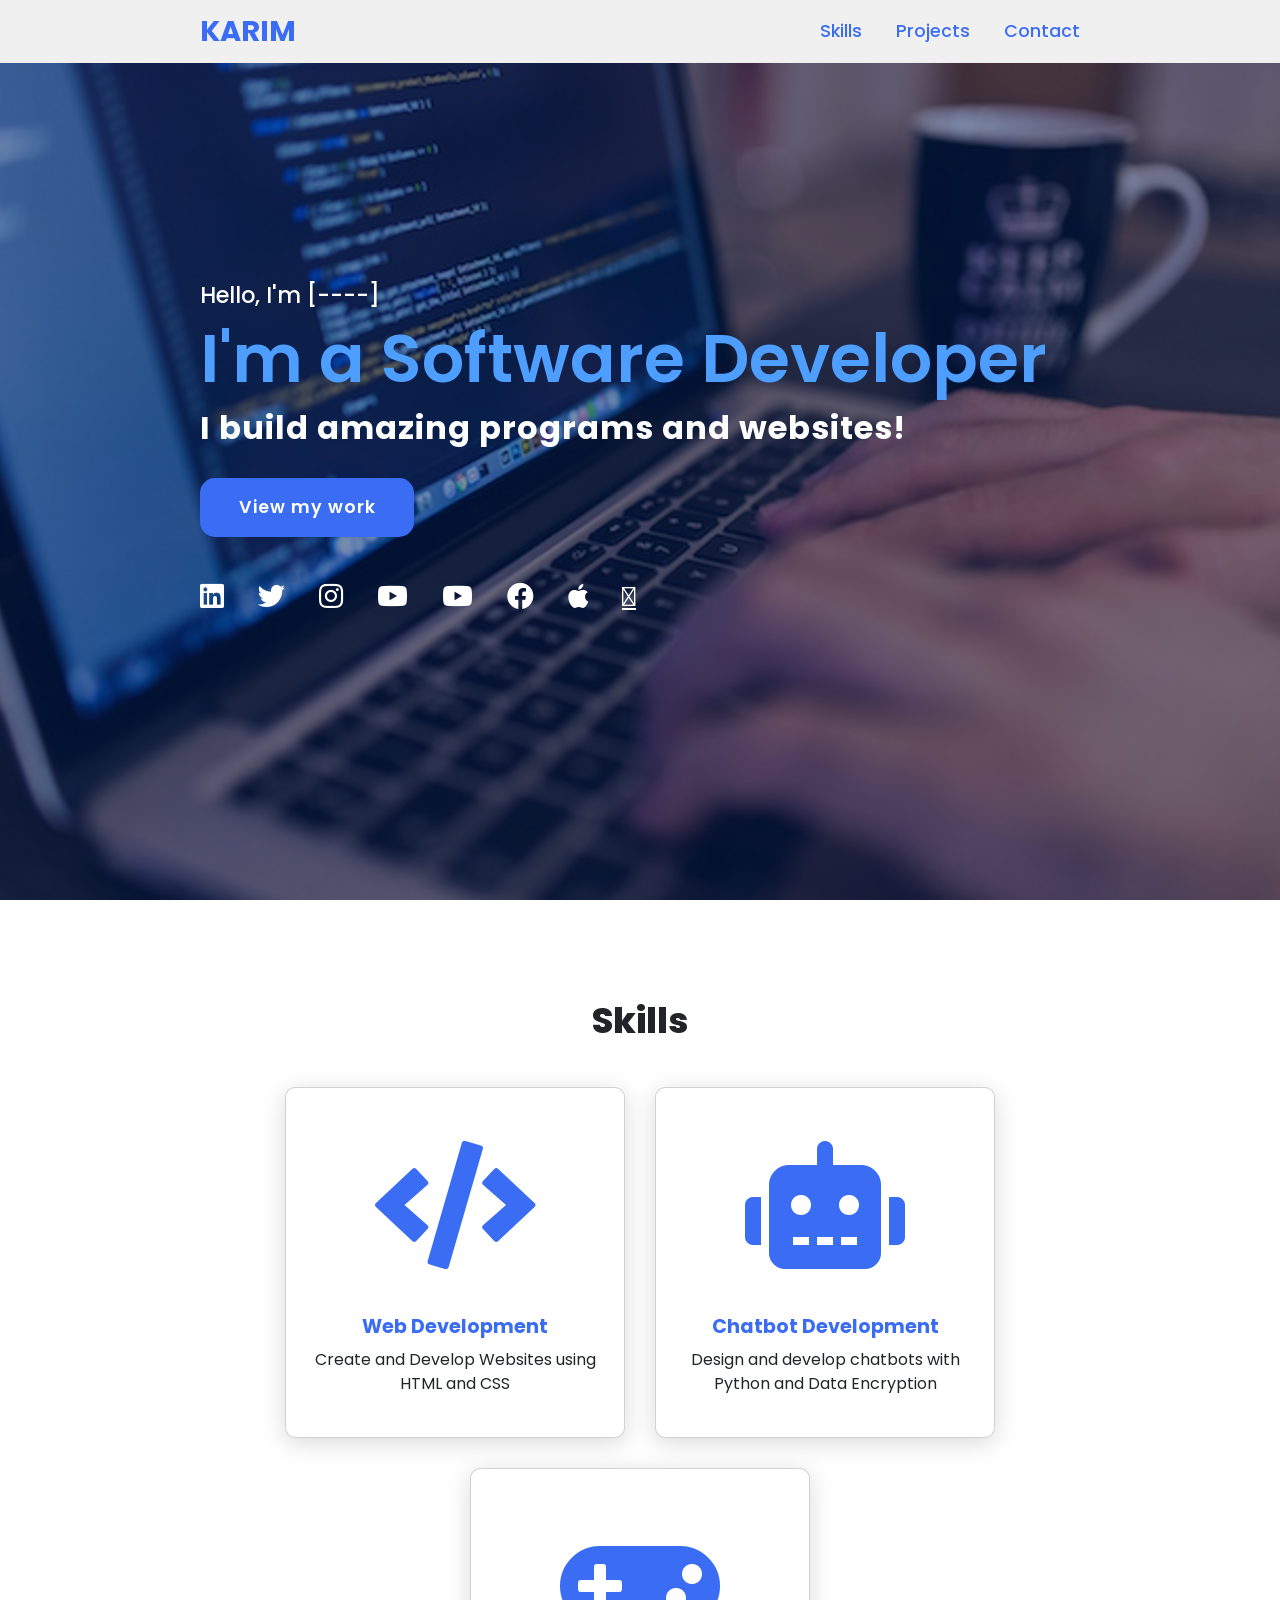
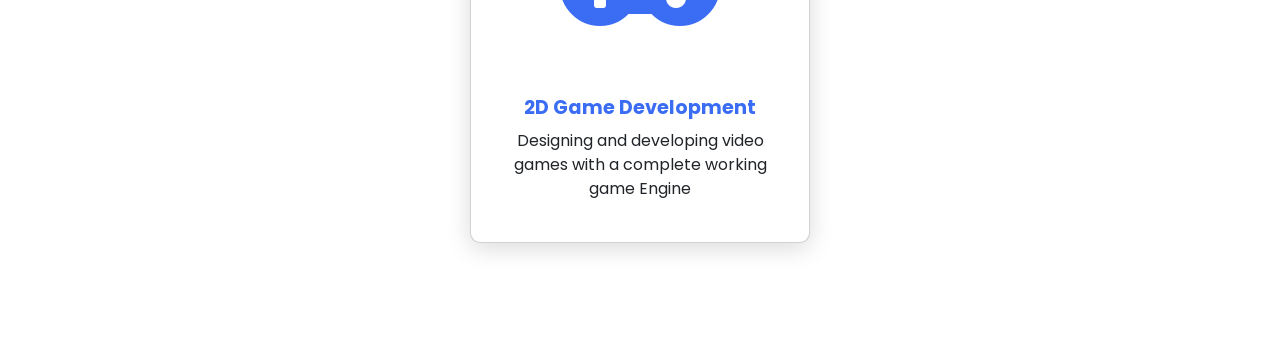
==== index.html @ 69070288 "V1" ====
<!doctype html>
<html lang="en">
  <head>
    <meta charset="UTF-8" />
    <meta http-equiv="X-UA-Compatible" content="IE=edge" />
    <meta name="viewport" content="width=device-width, initial-scale=1.0" />
    <link
      rel="stylesheet"
      href="https://cdnjs.cloudflare.com/ajax/libs/font-awesome/5.15.4/css/all.min.css"
    />

    <link
      href="https://cdn.jsdelivr.net/npm/bootstrap@5.3.8/dist/css/bootstrap.min.css"
      rel="stylesheet"
      integrity="sha384-sRIl4kxILFvY47J16cr9ZwB07vP4J8+LH7qKQnuqkuIAvNWLzeN8tE5YBujZqJLB"
      crossorigin="anonymous"
    />

    <link rel="stylesheet" href="style.css" />
    <title>My Portfolio</title>
  </head>

  <body>
    <header>
      <a href="#" class="logo">Karim </a>
      <nav class="navigation">
        <a href="#skills">Skills</a>
        <a href="#projects">Projects</a>
        <a href="#contact">Contact</a>
      </nav>
    </header>

    <section class="main">
      <div>
        <h2>Hello, I'm [----]<br /><span>I'm a Software Developer</span></h2>
        <h3>I build amazing programs and websites!</h3>
        <a href="#projects" class="main-btn">View my work</a>
        <div class="social-icons">
          <a href="#"><i class="fab fa-linkedin"></i></a>
          <a href="#"><i class="fab fa-twitter"></i></a>
          <a href="#"><i class="fab fa-instagram"></i></a>
          <a href="#"><i class="fab fa-youtube"></i></a>
          <a href="#"><i class="fab fa-youtube"></i></a>
          <a href="#"><i class="fab fa-facebook"></i></a>
          <a href="#"><i class="fab fa-apple"></i></a>
          <a href="#"><i class="fa-brands fa-youtube"></i></a>
        </div>
      </div>
    </section>

    <section class="cards" id="skills">
      <h2 class="title">Skills</h2>
      <div class="content">
        <div class="card">
          <div class="icon">
            <i class="fas fa-code"></i>
          </div>
          <div class="info">
            <h3>Web Development</h3>
            <p>Create and Develop Websites using HTML and CSS</p>
          </div>
        </div>
        <div class="card">
          <div class="icon">
            <i class="fas fa-robot"></i>
          </div>
          <div class="info">
            <h3>Chatbot Development</h3>
            <p>Design and develop chatbots with Python and Data Encryption</p>
          </div>
        </div>
        <div class="card">
          <div class="icon">
            <i class="fas fa-gamepad"></i>
          </div>
          <div class="info">
            <h3>2D Game Development</h3>
            <p>
              Designing and developing video games with a complete working game
              Engine
            </p>
          </div>
        </div>
      </div>
    </section>
  </body>
</html>
---- style.css ----
/* A pre-set font from google APIs  */
@import url("https://fonts.googleapis.com/css2?family=Poppins:ital,wght@0,100;0,200;0,300;0,400;0,500;0,600;0,700;0,800;0,900;1,100;1,200;1,300;1,400;1,500;1,600;1,700;1,800;1,900&display=swap");

:root {
  --main-color: #3a6cf4;
  --white-color: #fff;
  --hovering-color: #601cfc;
  --large-font-size: 1.8rem;
}

* {
  font-family: "Poppins", sans-serif;
  margin: 0;
  padding: 0;
  box-sizing: border-box;
  scroll-behavior: smooth;
}

header {
  background-color: #f0f0f0;
  width: 100%;
  position: fixed;
  z-index: 999;
  display: flex;
  justify-content: space-between;
  align-items: center;
  padding: 10px 200px;
}

.logo {
  text-decoration: none;
  color: var(--main-color);
  text-transform: uppercase;
  font-weight: 700;
  font-size: var(--large-font-size);
}

.navigation a {
  color: var(--main-color);
  text-decoration: none;
  font-size: 1.1em;
  font-weight: 500;
  padding-left: 30px;
}

.navigation a:hover {
  color: #601cfc;
}

section {
  padding: 100px 200px;
}

.main {
  width: 100%;
  min-height: 100vh;
  display: flex;
  align-items: center;
  background: url(images/background.png) no-repeat;
  background-size: cover;
  background-position: center;
  background-attachment: fixed;
}

.main h2 {
  color: var(--white-color);
  font-size: 1.4em;
  font-weight: 500;
}

.main h2 span {
  display: inline-block;
  margin-top: 10px;
  color: #4e9eff;
  font-size: 3em;
  font-weight: 600;
}

.main h3 {
  color: var(--white-color);
  font-size: 2em;
  font-weight: 700;
  letter-spacing: 1px;
  margin-top: 10px;
  margin-bottom: 30px;
}

.main-btn {
  color: var(--white-color);
  background-color: var(--main-color);
  text-decoration: none;
  font-size: 1.1em;
  font-weight: 600;
  display: inline-block;
  padding: 0.9375em 2.1875em;
  letter-spacing: 1px;
  border-radius: 15px;
  margin-bottom: 40px;
  transition: 0.7s ease;
}

.main-btn:hover {
  background-color: #0a49f6;
  transform: scale(1.1);
}

.social-icons a {
  color: var(--white-color);
  font-size: 1.7em;
  padding-right: 30px;
}

.social-icons a:hover {
  color: var(--main-color);
}
.title {
  display: flex;
  justify-content: center;
  color: var(main-color);
  font-size: 2.2em;
  font-weight: 800;
  margin-bottom: 30px;
}

.content {
  display: flex;
  justify-content: center;
  flex-direction: row;
  flex-wrap: wrap;
}

.card {
  background-color: var(--white-color);
  width: 21.25em;
  box-shadow: 0 5px 25px rgba(1 1 1 / 15%);
  border-radius: 10px;
  padding: 25px;
  margin: 15px;
  transition: 0.7s ease;
}

.card:hover {
  transform: scale(1.1);
}

.card .icon {
  color: var(--main-color);
  font-size: 8em;
  text-align: center;
}

.info {
  text-align: center;
}

.info h3 {
  color: var(--main-color);
  font-size: 1.2em;
  font-weight: 700;
  margin: 10px;
}

.projects {
  background-color: #000016;
}

.projects .content {
  margin-top: 30px;
}

.project-card {
  background-color: var(--white-color);
  border: 1px solid var(--white-color);
  min-height: 14em;
  width: 23em;
  overflow: hidden;
  border-radius: 10px;
  margin: 20px;
  transition: 0.7s ease;
}

.project-card:hover {
  transform: scale(1.1);
}

.project-card:hover .project-image {
  opacity: 0.9;
}

.project-image img {
  width: 100%;
}

.project-info {
  padding: 1em;
}

.project-category {
  font-size: 0.8em;
  color: #000;
}

.project-title {
  display: flex;
  justify-content: space-between;
  text-transform: uppercase;
  font-weight: 800;
  margin-top: 10px;
}

.more-details {
  text-decoration: none;
  color: var(main-color);
}

.more-details:hover {
  color: #601cfc;
}

.contact .icon {
  font-size: 4.5em;
}

.contact .info h3 {
  color: #000;
}

.contact .info p {
  font-size: 1.5em;
}

.footer {
  background-color: #000016;
  color: var(--white-color);
  padding: 2em;
  display: flex;
  justify-content: space-between;
}

.footer-title {
  font-size: 1.3em;
  font-weight: 600;
}

.footer-title span {
  color: var(--main-color);
}

.footer .social-icons a {
  font-size: 1.3em;
  padding: 0 12px 0 0;
}

@media (max-width: 1023px) {
  header {
    padding: 12px 20px;
  }

  .navigation a {
    padding-left: 10px;
  }

  .title {
    font-size: 1.8em;
  }

  section {
    padding: 80px 20px;
  }

  .main-content h2 {
    font-size: 1em;
  }

  .main-content h3 {
    font-size: 1.6em;
  }

  .content {
    flex-direction: column;
    align-items: center;
  }
}

@media (max-width: 641px) {
  body {
    font-size: 12px;
  }

  .main-content h2 {
    font-size: 0.8em;
  }

  .main-content h3 {
    font-size: 1.4em;
  }
}

@media (max-width: 300px) {
  body {
    font-size: 10px;
  }
}
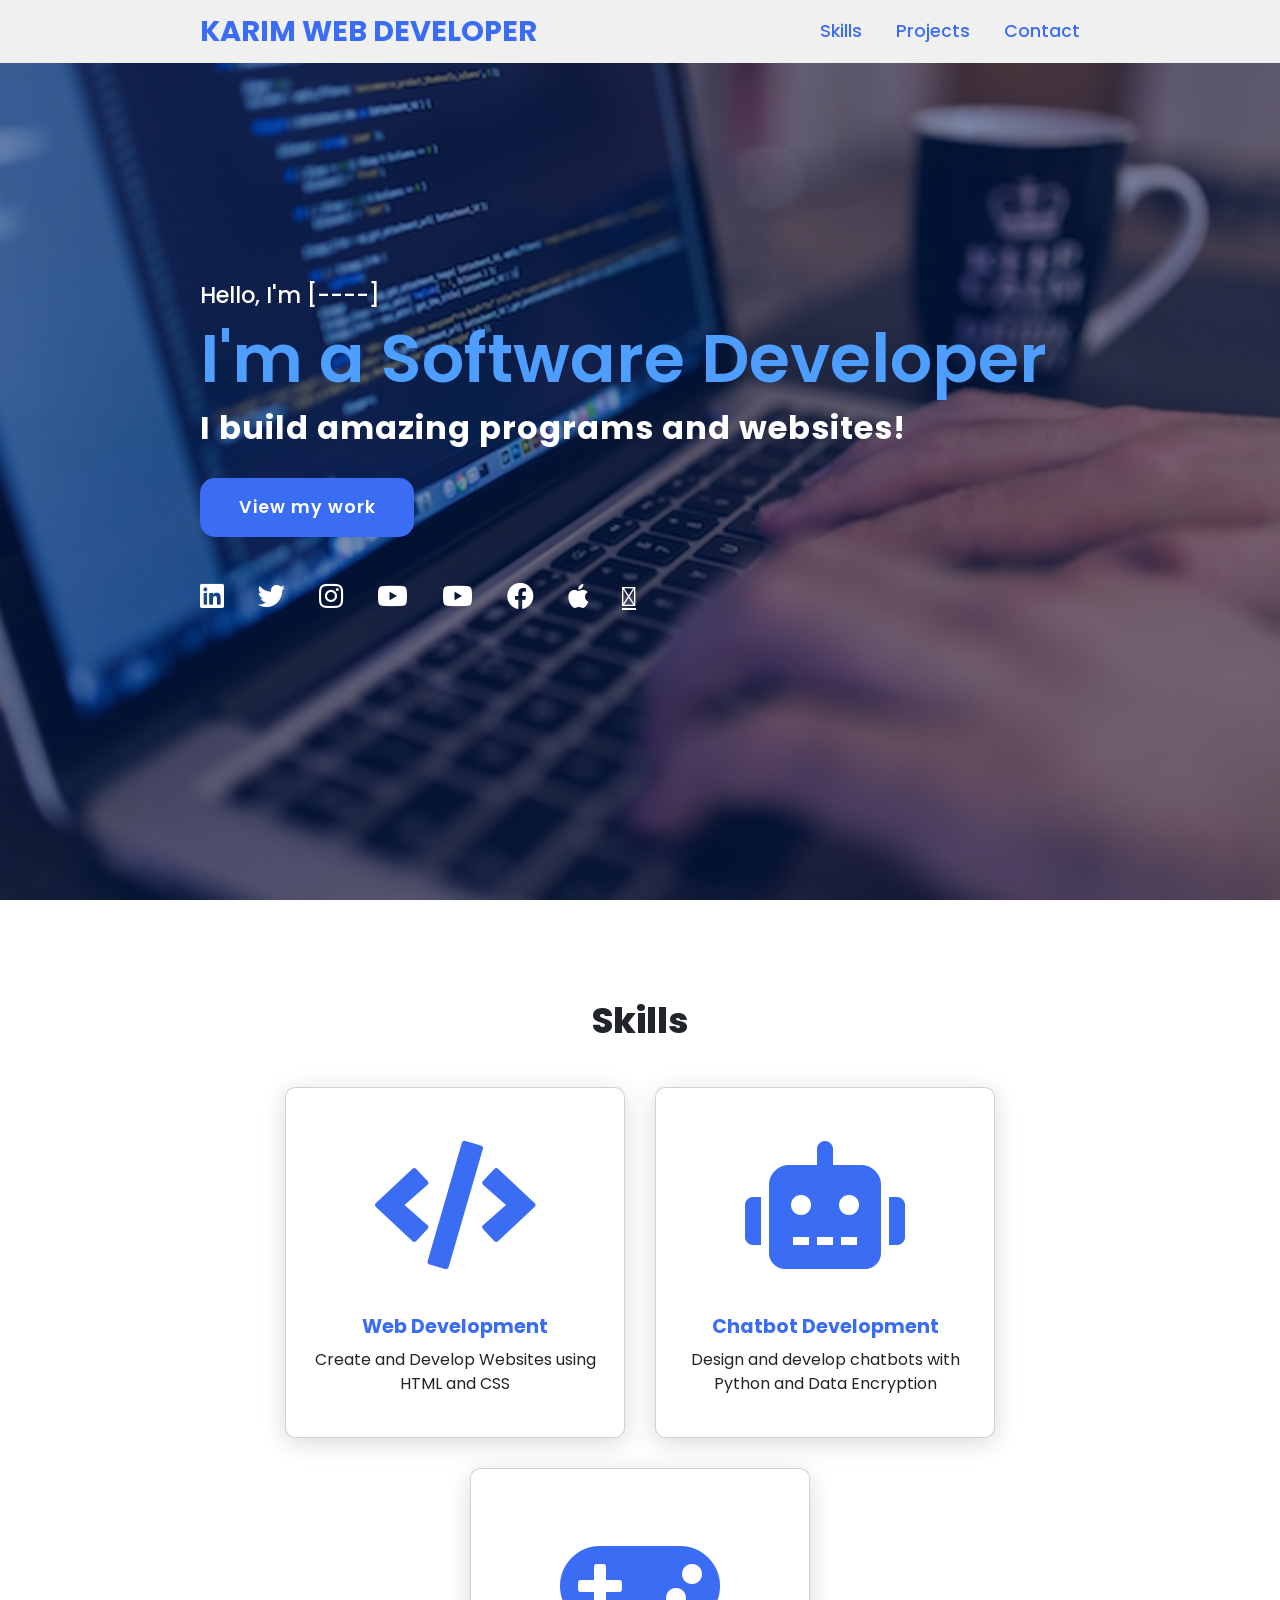
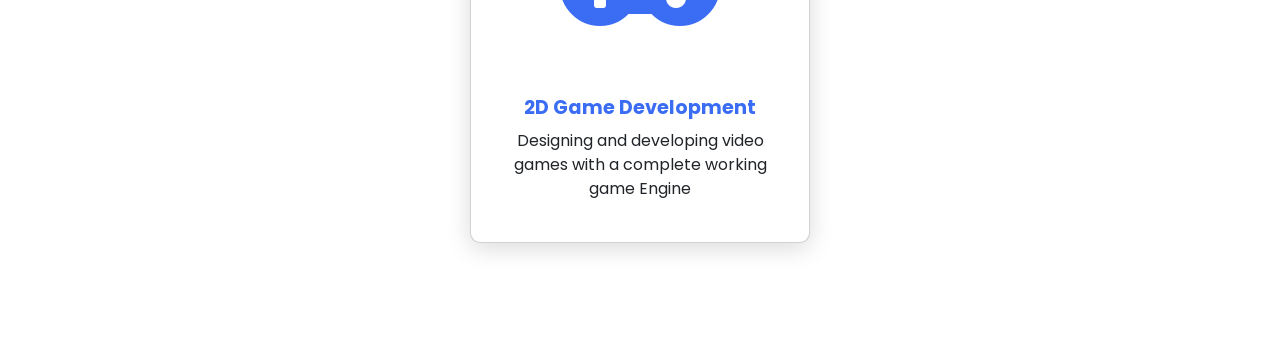
==== commit 6b70d711: "V2" ====
--- a/index.html
+++ b/index.html
@@ -22,7 +22,7 @@
 
   <body>
     <header>
-      <a href="#" class="logo">Karim </a>
+      <a href="#" class="logo">Karim Web developer </a>
       <nav class="navigation">
         <a href="#skills">Skills</a>
         <a href="#projects">Projects</a>
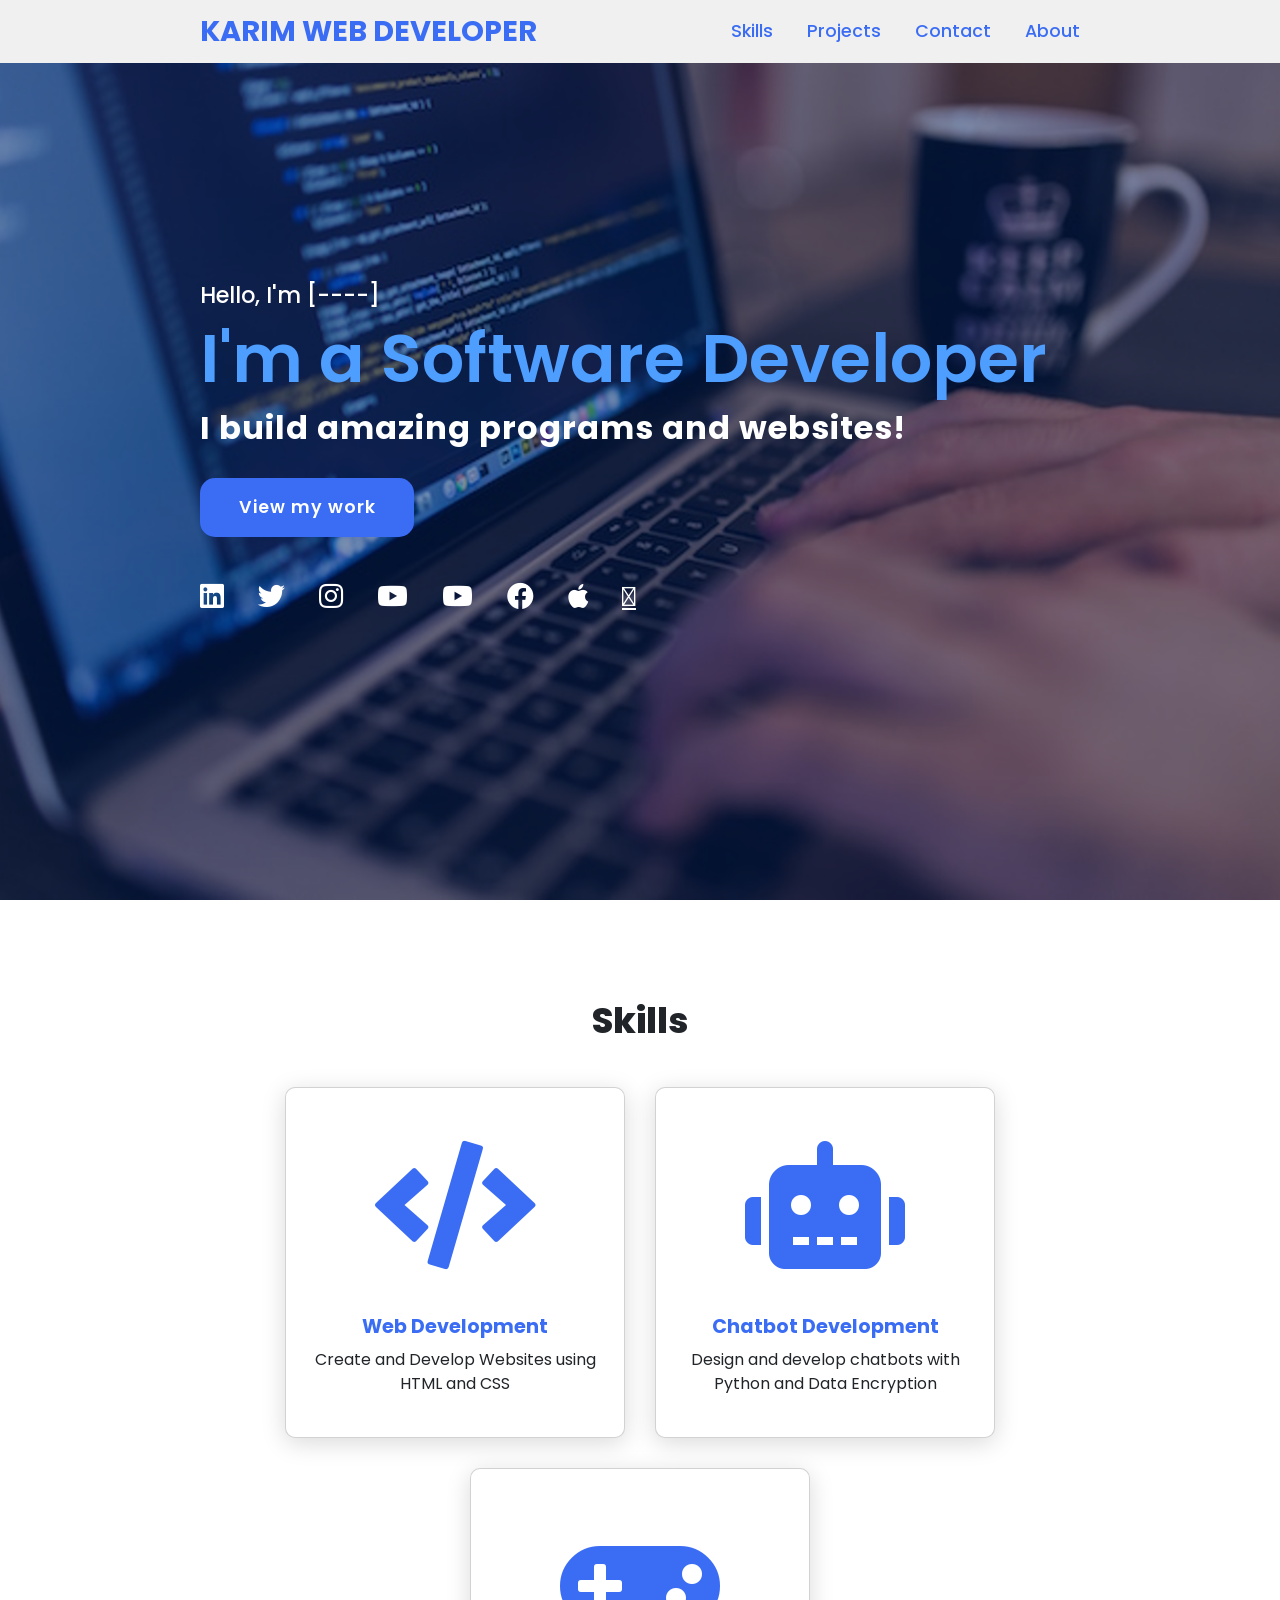
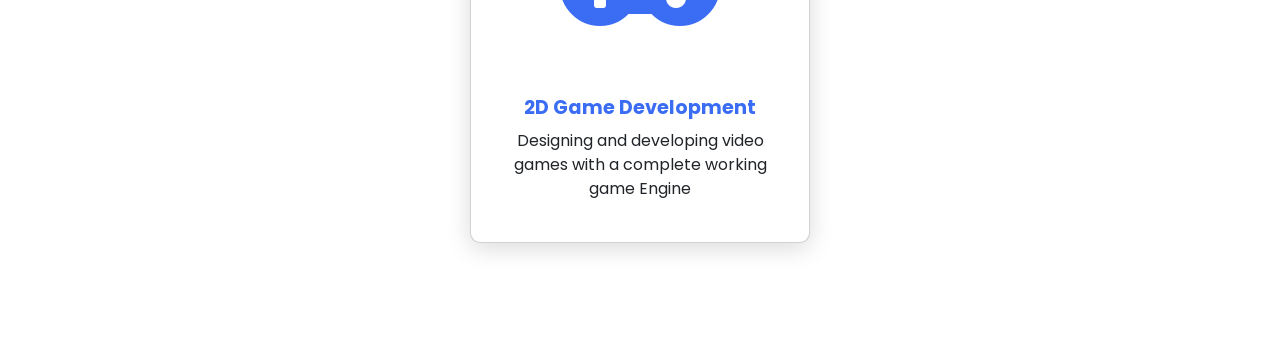
==== commit ca4e775a: "V3" ====
--- a/index.html
+++ b/index.html
@@ -27,6 +27,7 @@
         <a href="#skills">Skills</a>
         <a href="#projects">Projects</a>
         <a href="#contact">Contact</a>
+        <a href="">About</a>
       </nav>
     </header>
 
